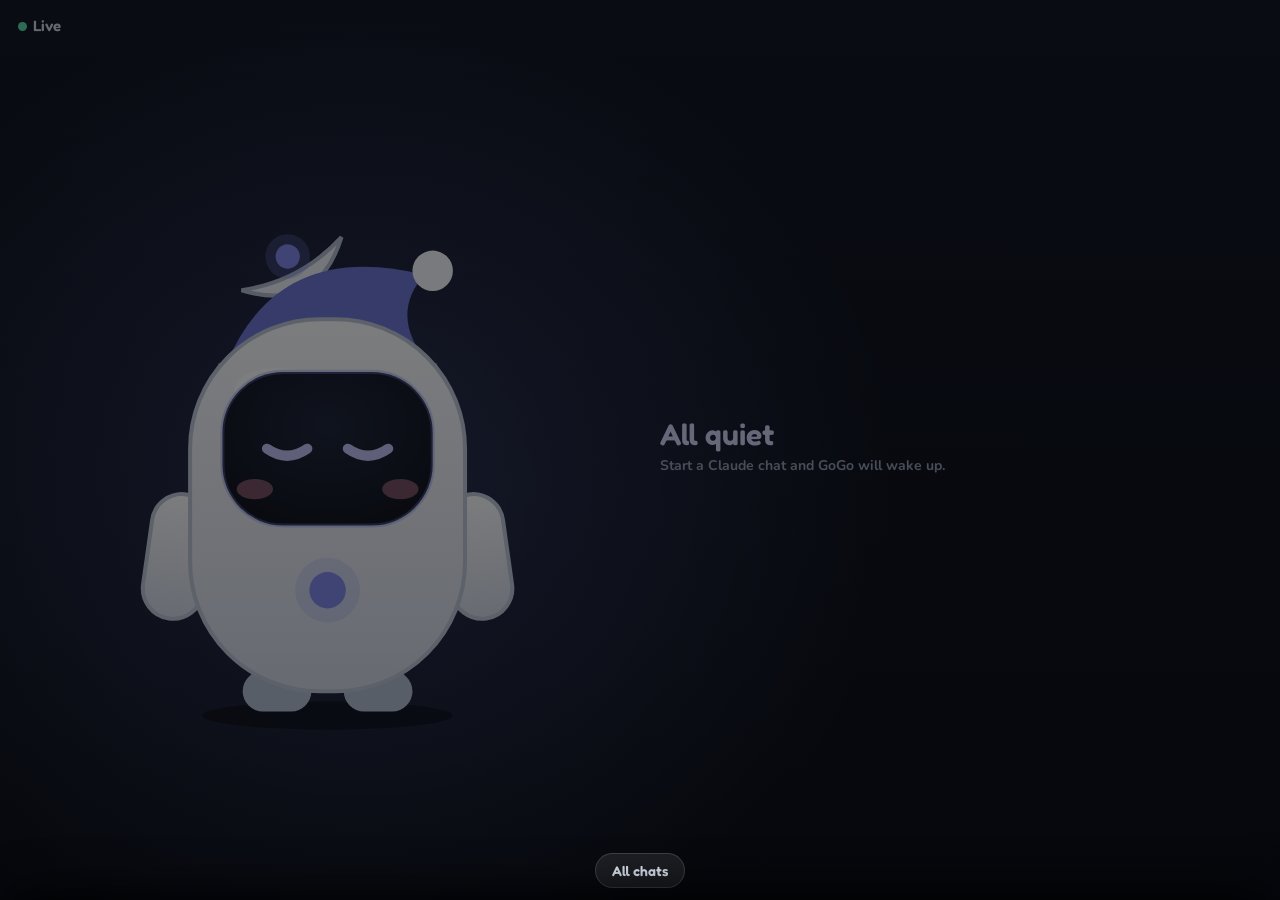
==== app/src/main/assets/gogo/index.html @ ca24a534 "v1.1.0: GoGo desk companion - Main screen is now GoGo (WebView asset with bundled fonts): moods for " ====
<!doctype html>
<html lang="en">
<head>
<meta charset="utf-8">
<meta name="viewport" content="width=device-width, initial-scale=1, maximum-scale=1, user-scalable=no, viewport-fit=cover">
<title>GoGo</title>
<link rel="stylesheet" href="fonts.css">
<style>
:root {
  color-scheme: dark;
  --working: #5aa8ff; --needs: #ffb21e; --finished: #3ee0a0; --failed: #ff5d62; --rec: #ff6fa8; --sleep: #7c86ff;
  --mood: var(--sleep); --glow: rgba(124,134,255,.28); --tagbg: #e6e8ff; --tagfg: #3a3f8a;
  --display: "Fredoka", ui-rounded, system-ui, sans-serif;
  --body: "Nunito", ui-rounded, system-ui, sans-serif;
}
* { box-sizing: border-box; -webkit-tap-highlight-color: transparent; }
html, body { margin: 0; height: 100%; background: #070a12; color: #eef2fa; font-family: var(--body); overflow: hidden; user-select: none; -webkit-user-select: none; }

.screen {
  position: fixed; inset: 0; display: grid; grid-template-columns: 1.05fr 1fr;
  background: radial-gradient(60% 80% at 28% 55%, var(--glow), transparent 70%), linear-gradient(180deg, #101828, #0a0f1a);
  transition: filter .8s;
}
.portrait .screen { grid-template-columns: 1fr; grid-template-rows: 1.15fr 1fr;
  background: radial-gradient(90% 50% at 50% 30%, var(--glow), transparent 70%), linear-gradient(180deg, #101828, #0a0f1a); }
.screen[data-mood="sleep"] { filter: brightness(.7); }
.screen.night { filter: brightness(.5) saturate(.8); }
.screen.offline { filter: grayscale(.7) brightness(.7); }

.topbar { position: fixed; top: 0; left: 0; right: 0; padding: 16px 150px 0 18px; display: flex; gap: 14px; align-items: center;
  font-family: var(--display); font-weight: 600; font-size: 15px; color: #c9d2e6; z-index: 5; pointer-events: none; }
.topbar .live::before { content: ""; display: inline-block; width: 9px; height: 9px; border-radius: 50%; background: var(--finished); margin-right: 6px; }
.topbar .live.off::before { background: var(--failed); }
.topbar .rec { color: var(--rec); display: none; }
.recording .topbar .rec { display: inline; }
.topbar .tally { margin-left: auto; opacity: .8; font-variant-numeric: tabular-nums; }
.topbar .live, .topbar .rec { white-space: nowrap; }
.portrait .topbar { flex-wrap: wrap; row-gap: 2px; }
.portrait .topbar .tally { margin-left: 0; flex-basis: 100%; font-size: 13px; }

.gogo-zone { position: relative; display: grid; place-items: center; min-height: 0; padding-top: 30px; }
#gogoBtn { background: none; border: 0; padding: 0; width: min(74%, 44vw, 78vh); aspect-ratio: 240 / 268; cursor: pointer; }
.portrait #gogoBtn { width: min(64%, 46vh); }
#gogoBtn svg { width: 100%; height: 100%; overflow: visible; display: block; }
.drift { width: 100%; height: 100%; display: grid; place-items: center; }

.card-zone { position: relative; display: grid; align-content: center; gap: 12px; padding: 54px 22px 64px 4px; min-width: 0; }
.portrait .card-zone { padding: 0 22px 76px; align-content: start; }
.bubble { background: #f6f8fd; color: #141a28; border-radius: 22px; padding: 16px 18px; position: relative; box-shadow: 0 10px 30px -12px #000;
  animation: pop .45s cubic-bezier(.2, 1.6, .4, 1) both; }
.bubble::before { content: ""; position: absolute; left: -10px; top: 38%; border: 10px solid transparent; border-right-color: #f6f8fd; border-left: 0; }
.portrait .bubble::before { left: 24%; top: -10px; border: 10px solid transparent; border-bottom-color: #f6f8fd; border-top: 0; }
.bubble .tag { display: inline-block; font-family: var(--display); font-weight: 700; text-transform: uppercase; letter-spacing: .06em; font-size: 12px;
  padding: 3px 10px; border-radius: 999px; background: var(--tagbg); color: var(--tagfg); }
.bubble h3 { font-family: var(--display); font-weight: 700; margin: 8px 0 4px; font-size: clamp(17px, 3.4vmin + 6px, 26px); line-height: 1.15; overflow-wrap: anywhere;
  display: -webkit-box; -webkit-line-clamp: 2; -webkit-box-orient: vertical; overflow: hidden; }
.bubble p { margin: 0; color: #4a5470; font-size: clamp(13px, 1.6vmin + 8px, 17px); line-height: 1.35; overflow-wrap: anywhere;
  display: -webkit-box; -webkit-line-clamp: 3; -webkit-box-orient: vertical; overflow: hidden; }
.bubble .meta { margin-top: 8px; font-size: 13px; color: #7a84a0; font-weight: 800; }
.more { justify-self: start; font-weight: 800; font-size: 13px; color: #dfe6f5; background: #ffffff14; border: 1px solid #ffffff22; border-radius: 999px; padding: 5px 12px; }
.minis { display: grid; gap: 9px; }
.mini { display: flex; align-items: center; gap: 10px; background: #ffffff12; border: 1px solid #ffffff1c; border-radius: 14px; padding: 10px 14px;
  font-weight: 800; font-size: 15px; color: #dfe6f5; min-width: 0; }
.mini span { white-space: nowrap; overflow: hidden; text-overflow: ellipsis; min-width: 0; }
.mini small { margin-left: auto; color: #8e9ab3; font-weight: 700; flex: none; }
.mini i { flex: none; width: 10px; height: 10px; border-radius: 50%; background: var(--working); animation: pulse 1.2s ease-in-out infinite; }
.mini i.done { background: var(--finished); animation: none; } .mini i.need { background: var(--needs); } .mini i.fail { background: var(--failed); animation: none; }
.mini i.seen { background: #8e9ab3; animation: none; }
.quiet { font-family: var(--display); font-weight: 600; font-size: clamp(20px, 3vmin + 10px, 30px); color: #c9cff7; }
.quiet small { display: block; font-family: var(--body); font-weight: 700; font-size: 14px; color: #8e9ab3; margin-top: 4px; }
@keyframes pop { from { transform: scale(.6) translateY(10px); opacity: 0; } to { transform: none; opacity: 1; } }
@keyframes pulse { 50% { opacity: .35; transform: scale(.8); } }

.fx { position: absolute; inset: 0; pointer-events: none; z-index: 2; }
#confetti { position: fixed; inset: 0; width: 100%; height: 100%; pointer-events: none; z-index: 4; }
.z { position: absolute; font-family: var(--display); font-weight: 700; color: #b9c0ff; opacity: 0; animation: zz 3.6s ease-in infinite; }
@keyframes zz { 0% { transform: translate(0,0) scale(.6); opacity: 0; } 20% { opacity: .9; } 100% { transform: translate(30px,-70px) scale(1.3); opacity: 0; } }
.puff { position: absolute; width: 22px; height: 22px; border-radius: 50%; background: #9aa3b8; opacity: 0; animation: puff 2.4s ease-out infinite; }
@keyframes puff { 0% { transform: translate(0,0) scale(.4); opacity: .7; } 100% { transform: translate(var(--dx, 10px), -60px) scale(1.8); opacity: 0; } }

/* swipe-up sheet with every chat */
.handle { position: fixed; left: 50%; bottom: 12px; transform: translateX(-50%); z-index: 6; background: #ffffff16; border: 1px solid #ffffff26;
  color: #dfe6f5; border-radius: 999px; padding: 8px 16px; font-family: var(--display); font-weight: 600; font-size: 14px; }
.sheet { position: fixed; left: 0; right: 0; bottom: 0; max-height: 78%; z-index: 8; background: #121a2b; border-radius: 26px 26px 0 0;
  box-shadow: 0 -20px 50px -10px #000; transform: translateY(105%); transition: transform .35s cubic-bezier(.2, .9, .3, 1); display: grid; grid-template-rows: auto 1fr; }
.sheet.open { transform: none; }
.sheet header { padding: 10px 20px 8px; display: grid; gap: 6px; }
.sheet header::before { content: ""; justify-self: center; width: 44px; height: 5px; border-radius: 3px; background: #ffffff33; }
.sheet h2 { margin: 0; font-family: var(--display); font-weight: 600; font-size: 19px; }
.sheet h2 small { font-family: var(--body); font-size: 13px; color: #8e9ab3; font-weight: 700; margin-left: 8px; }
.list { overflow-y: auto; padding: 4px 14px 22px; display: grid; gap: 8px; align-content: start; }
.row { display: grid; grid-template-columns: 14px 1fr; gap: 4px 12px; align-items: start; background: #ffffff0a; border: 1px solid #ffffff14; border-radius: 16px; padding: 12px 14px; }
.row i { width: 12px; height: 12px; border-radius: 50%; margin-top: 5px; }
.row b { font-family: var(--display); font-weight: 600; font-size: 16px; overflow-wrap: anywhere; }
.row .sub { grid-column: 2; font-size: 13px; color: #8e9ab3; font-weight: 700; }
.row .msg { grid-column: 2; font-size: 14px; color: #c7cfe0; display: -webkit-box; -webkit-line-clamp: 2; -webkit-box-orient: vertical; overflow: hidden; }
.row.unseen { border-color: #ffffff33; background: #ffffff12; }
.row:active { transform: scale(.98); }
.scrim { position: fixed; inset: 0; z-index: 7; background: #0008; opacity: 0; pointer-events: none; transition: opacity .3s; }
.scrim.open { opacity: 1; pointer-events: auto; }
.empty { color: #8e9ab3; text-align: center; padding: 20px; }

/* ---------- GoGo ---------- */
.gg * { transform-box: fill-box; }
.gg .whole { transform-origin: 50% 100%; animation: breathe 3.6s ease-in-out infinite; }
@keyframes breathe { 50% { transform: translateY(-3px) scaleY(1.012); } }
.gg .dish { transform-origin: 50% 100%; transition: transform .3s; }
.gg .dish-face { transform-origin: 50% 50%; }
.gg .arm { transition: transform .4s cubic-bezier(.3, 1.5, .5, 1); }
.gg .arm.l { transform-origin: 85% 12%; }
.gg .arm.r { transform-origin: 15% 12%; }
.gg .eye-set { display: none; }
.gg .eyes-x { transition: transform .5s ease; }
.gg .status-light { transition: fill .4s; }
.gg .extra { display: none; }
.gg .blinkable { transform-origin: 50% 50%; }
.gg.blink .blinkable { transform: scaleY(.1); }

/* eyes per mood */
.gg[data-mood="sleep"] .eyes-sleep,
.gg[data-mood="working"] .eyes-focus,
.gg[data-mood="needs"] .eyes-wide,
.gg[data-mood="finished"] .eyes-happy,
.gg[data-mood="failed"] .eyes-dizzy,
.gg[data-mood="recording"] .eyes-calm,
.gg.boop .eyes-happy { display: block; }
.gg.boop .eye-set:not(.eyes-happy) { display: none; }

/* sleep */
.gg[data-mood="sleep"] .whole { animation: snooze 4.8s ease-in-out infinite; }
@keyframes snooze { 50% { transform: translateY(2px) scaleY(.985) rotate(-1.5deg); } }
.gg[data-mood="sleep"] .dish { transform: rotate(-28deg); }
.gg[data-mood="sleep"] .arm.l { transform: rotate(8deg); }
.gg[data-mood="sleep"] .arm.r { transform: rotate(-8deg); }
.night .gg .nightcap { display: block; }

/* working */
.gg[data-mood="working"] .dish-face { animation: scan 1.4s ease-in-out infinite; }
@keyframes scan { 0%,100% { transform: scaleX(1); } 50% { transform: scaleX(-1); } }
.gg[data-mood="working"] .eyes-x { animation: look 3.2s ease-in-out infinite; }
@keyframes look { 0%, 30% { transform: translateX(-5px); } 50%, 80% { transform: translateX(5px); } }
.gg[data-mood="working"] .arm.l { animation: type 0.36s ease-in-out infinite alternate; }
.gg[data-mood="working"] .arm.r { animation: type 0.36s ease-in-out infinite alternate-reverse; }
@keyframes type { from { transform: rotate(-12deg); } to { transform: rotate(-2deg); } }
.gg[data-mood="working"] .laptop { display: block; }
.gg .orbit { display: none; transform-origin: 50% 50%; }
.gg[data-mood="working"] .orbit { display: block; animation: spin 6s linear infinite; }
@keyframes spin { to { transform: rotate(360deg); } }

/* needs you */
.gg[data-mood="needs"] .whole { animation: hop .9s cubic-bezier(.3, .0, .3, 1) infinite; }
@keyframes hop { 0%, 100% { transform: translateY(0) scale(1.04, .96); } 40% { transform: translateY(-16px) scale(.97, 1.04); } 70% { transform: translateY(0) scale(1.03, .97); } }
.gg[data-mood="needs"] .arm.r { transform: rotate(-150deg); }
.gg[data-mood="needs"] .arm.l { animation: wave .5s ease-in-out infinite alternate; }
@keyframes wave { from { transform: rotate(130deg); } to { transform: rotate(165deg); } }
.gg[data-mood="needs"] .sign, .gg[data-mood="needs"] .alert-mark { display: block; }
.gg[data-mood="needs"] .dish { transform: rotate(0); }
.gg[data-mood="needs"] .dish-face { animation: scan .5s linear infinite; }

/* finished */
.gg[data-mood="finished"] .whole { animation: bounce 1.2s ease-in-out infinite; }
@keyframes bounce { 50% { transform: translateY(-8px) rotate(2deg); } }
.gg[data-mood="finished"] .arm.l { transform: rotate(140deg); }
.gg[data-mood="finished"] .arm.r { transform: rotate(-140deg); }
.gg[data-mood="finished"] .sparkle { display: block; }
.gg[data-mood="finished"] .cheek { opacity: .75; }

/* failed */
.gg[data-mood="failed"] .whole { animation: wobble 1.6s ease-in-out infinite; }
@keyframes wobble { 25% { transform: rotate(-5deg); } 75% { transform: rotate(5deg); } }
.gg[data-mood="failed"] .eyes-dizzy .spiral { animation: spin 1.2s linear infinite; transform-origin: 50% 50%; }
.gg[data-mood="failed"] .dish { transform: rotate(38deg) translateY(2px); }
.gg[data-mood="failed"] .arm.l { transform: rotate(-20deg); }
.gg[data-mood="failed"] .arm.r { transform: rotate(20deg); }
.gg[data-mood="failed"] .bandage { display: block; }

/* recording */
.gg[data-mood="recording"] .headphones, .gg[data-mood="recording"] .shh { display: block; }
.gg[data-mood="recording"] .arm.r { transform: rotate(-118deg); }
.gg[data-mood="recording"] .whole { animation: sway 3s ease-in-out infinite; }
@keyframes sway { 50% { transform: rotate(2deg); } }

/* tap */
.gg.boop .whole { animation: squish .5s cubic-bezier(.3, 1.6, .5, 1) 1 !important; }
@keyframes squish { 0% { transform: scale(1); } 30% { transform: scale(1.12, .86); } 60% { transform: scale(.94, 1.08); } 100% { transform: scale(1); } }

/* burn-in drift while asleep */
.screen[data-mood="sleep"] .drift { animation: drift 60s ease-in-out infinite; }
@keyframes drift { 25% { transform: translate(6%, -4%); } 50% { transform: translate(-4%, 3%); } 75% { transform: translate(3%, 5%); } }



@media (prefers-reduced-motion: reduce) { .gg *, .gg .whole, .drift, .z, .puff, .mini i, .bubble { animation: none !important; } }
</style>
</head>
<body>
<div class="screen" id="screen" data-mood="sleep">
  <div class="topbar"><span class="live" id="live">Live</span><span class="rec">● REC</span><span class="tally" id="tally"></span></div>
  <div class="gogo-zone">
    <div class="drift">
      <button id="gogoBtn" aria-label="Tap GoGo">
        <svg viewBox="0 0 240 268" class="gg" id="gogo" data-mood="working" aria-hidden="true">
              <defs>
                <linearGradient id="shell" x1="0" y1="0" x2="0" y2="1">
                  <stop offset="0" stop-color="#f7f9fd"/><stop offset="1" stop-color="#cdd6e7"/>
                </linearGradient>
                <radialGradient id="visorGlow" cx=".5" cy=".35" r=".8">
                  <stop offset="0" stop-color="#1d2740"/><stop offset="1" stop-color="#0e131f"/>
                </radialGradient>
              </defs>

              <!-- orbiting chat dots (working) -->
              <g class="orbit">
                <circle cx="120" cy="138" r="112" fill="none" stroke="#5aa8ff" stroke-opacity=".18" stroke-dasharray="3 9"/>
                <circle cx="232" cy="138" r="7" fill="#5aa8ff"/>
                <circle cx="8" cy="138" r="7" fill="#5aa8ff"/>
                <circle cx="120" cy="26" r="7" fill="#5aa8ff"/>
              </g>

              <g class="whole">
                <!-- shadow -->
                <ellipse cx="120" cy="258" rx="62" ry="7" fill="#000" opacity=".35"/>

                <!-- antenna + radar dish -->
                <g class="dish">
                  <rect x="117" y="38" width="6" height="30" rx="3" fill="#9fb0cc"/>
                  <g class="dish-face">
                    <path d="M92 30 Q120 58 148 30 Q120 40 92 30 Z" fill="#e8edf6" stroke="#a9b6cf" stroke-width="2"/>
                    <circle cx="120" cy="26" r="6" fill="var(--mood)"/>
                    <circle cx="120" cy="26" r="11" fill="var(--mood)" opacity=".25"/>
                  </g>
                </g>

                <!-- night cap -->
                <g class="extra nightcap">
                  <path d="M70 84 Q96 22 168 40 Q150 60 170 84 Z" fill="#6b74e8"/>
                  <path d="M66 84 Q120 70 174 84 L172 94 Q120 82 68 94 Z" fill="#f2f4ff"/>
                  <circle cx="172" cy="38" r="10" fill="#f2f4ff"/>
                </g>

                <!-- arms (behind body) -->
                <g class="arm l"><rect x="34" y="150" width="30" height="62" rx="15" fill="url(#shell)" stroke="#b6c2d8" stroke-width="2"/></g>
                <g class="arm r"><rect x="176" y="150" width="30" height="62" rx="15" fill="url(#shell)" stroke="#b6c2d8" stroke-width="2"/></g>

                <!-- feet -->
                <rect x="78" y="236" width="34" height="20" rx="10" fill="#aebcd3"/>
                <rect x="128" y="236" width="34" height="20" rx="10" fill="#aebcd3"/>

                <!-- body -->
                <rect x="52" y="62" width="136" height="184" rx="64" fill="url(#shell)" stroke="#b6c2d8" stroke-width="2"/>
                <ellipse cx="96" cy="96" rx="22" ry="10" fill="#fff" opacity=".55"/>

                <!-- face screen -->
                <rect x="68" y="88" width="104" height="76" rx="30" fill="url(#visorGlow)"/>
                <rect x="68" y="88" width="104" height="76" rx="30" fill="none" stroke="var(--mood)" stroke-opacity=".35" stroke-width="2"/>

                <g class="eyes-x">
                  <!-- sleep: closed arcs -->
                  <g class="eye-set eyes-sleep" fill="none" stroke="#b9c0ff" stroke-width="5" stroke-linecap="round">
                    <path d="M90 126 q10 7 20 0"/><path d="M130 126 q10 7 20 0"/>
                  </g>
                  <!-- focus: narrowed bars -->
                  <g class="eye-set eyes-focus" fill="var(--working)">
                    <rect class="blinkable" x="88" y="116" width="22" height="13" rx="6.5"/>
                    <rect class="blinkable" x="130" y="116" width="22" height="13" rx="6.5"/>
                  </g>
                  <!-- wide: big round eyes -->
                  <g class="eye-set eyes-wide">
                    <circle class="blinkable" cx="99" cy="122" r="13" fill="var(--needs)"/>
                    <circle class="blinkable" cx="141" cy="122" r="13" fill="var(--needs)"/>
                    <circle cx="104" cy="117" r="4" fill="#fff"/><circle cx="146" cy="117" r="4" fill="#fff"/>
                  </g>
                  <!-- happy: ^ ^ -->
                  <g class="eye-set eyes-happy" fill="none" stroke="var(--finished)" stroke-width="6" stroke-linecap="round" stroke-linejoin="round">
                    <path d="M88 128 l11 -12 l11 12"/><path d="M130 128 l11 -12 l11 12"/>
                  </g>
                  <!-- dizzy: spirals -->
                  <g class="eye-set eyes-dizzy" fill="none" stroke="var(--failed)" stroke-width="4" stroke-linecap="round">
                    <path class="spiral" d="M99 122 m-2 0 a2 2 0 1 1 4 0 a5 5 0 1 1 -10 0 a8 8 0 1 1 16 0 a11 11 0 1 1 -22 0"/>
                    <path class="spiral" d="M141 122 m-2 0 a2 2 0 1 1 4 0 a5 5 0 1 1 -10 0 a8 8 0 1 1 16 0 a11 11 0 1 1 -22 0"/>
                  </g>
                  <!-- calm: content closed eyes (recording) -->
                  <g class="eye-set eyes-calm" fill="none" stroke="var(--rec)" stroke-width="5" stroke-linecap="round">
                    <path d="M90 124 q10 -8 20 0"/><path d="M130 124 q10 -8 20 0"/>
                  </g>
                </g>

                <!-- cheeks -->
                <ellipse class="cheek" cx="84" cy="146" rx="9" ry="5" fill="#ff8fb0" opacity=".45"/>
                <ellipse class="cheek" cx="156" cy="146" rx="9" ry="5" fill="#ff8fb0" opacity=".45"/>

                <!-- status light on the tummy -->
                <circle class="status-light" cx="120" cy="196" r="9" fill="var(--mood)"/>
                <circle cx="120" cy="196" r="16" fill="var(--mood)" opacity=".18"/>

                <!-- laptop (working) -->
                <g class="extra laptop">
                  <path d="M74 214 L166 214 L176 234 L64 234 Z" fill="#2a3552"/>
                  <rect x="80" y="178" width="80" height="38" rx="5" fill="#33405f"/>
                  <circle cx="120" cy="197" r="4" fill="#9fb0cc"/>
                </g>

                <!-- sign (needs you) -->
                <g class="extra sign">
                  <rect x="150" y="6" width="84" height="52" rx="12" fill="#fff4dc" stroke="var(--needs)" stroke-width="4"/>
                  <text x="192" y="40" text-anchor="middle" font-family="Fredoka, sans-serif" font-weight="700" font-size="22" fill="#8a5a00">HEY!</text>
                  <rect x="186" y="56" width="6" height="40" rx="3" fill="#c79a4a"/>
                </g>
                <g class="extra alert-mark">
                  <text x="40" y="70" font-family="Fredoka, sans-serif" font-weight="700" font-size="34" fill="var(--needs)">!</text>
                </g>

                <!-- sparkles (finished) -->
                <g class="extra sparkle" fill="var(--finished)">
                  <path d="M30 70 l4 10 l10 4 l-10 4 l-4 10 l-4 -10 l-10 -4 l10 -4 Z"/>
                  <path d="M206 58 l3 8 l8 3 l-8 3 l-3 8 l-3 -8 l-8 -3 l8 -3 Z"/>
                  <path d="M214 150 l3 7 l7 3 l-7 3 l-3 7 l-3 -7 l-7 -3 l7 -3 Z" opacity=".7"/>
                </g>

                <!-- bandage (failed) -->
                <g class="extra bandage">
                  <path d="M132 76 L170 64 Q175 63 176 68 L178 74 Q179 79 174 80 L136 92 Q131 93 130 88 L128 82 Q127 77 132 76 Z" fill="#ffd2a8"/>
                  <circle cx="150" cy="77" r="1.8" fill="#c08a5c"/><circle cx="158" cy="75" r="1.8" fill="#c08a5c"/>
                </g>

                <!-- headphones + shh (recording) -->
                <g class="extra headphones">
                  <path d="M50 120 Q50 40 120 40 Q190 40 190 120" fill="none" stroke="#2c3550" stroke-width="10" stroke-linecap="round"/>
                  <rect x="36" y="104" width="24" height="44" rx="10" fill="var(--rec)"/>
                  <rect x="180" y="104" width="24" height="44" rx="10" fill="var(--rec)"/>
                </g>
                <g class="extra shh">
                  <circle cx="120" cy="152" r="6" fill="#ff8fb0"/>
                  <text x="196" y="186" font-family="Fredoka, sans-serif" font-weight="700" font-size="18" fill="var(--rec)">shh</text>
                </g>
              </g>
            </svg>
      </button>
    </div>
    <div class="fx" id="fx"></div>
  </div>
  <div class="card-zone" id="cards"></div>
</div>
<canvas id="confetti"></canvas>
<button class="handle" id="handle">All chats</button>
<div class="scrim" id="scrim"></div>
<section class="sheet" id="sheet" aria-label="All chats">
  <header><h2>All chats <small id="sheetCount"></small></h2></header>
  <div class="list" id="list"></div>
</section>

<script>
(() => {
  const A = window.Android || { tap(){}, remove(){}, boop(){}, ready(){} };
  const $ = id => document.getElementById(id);
  const screen = $('screen'), gogo = $('gogo'), cards = $('cards'), fx = $('fx');
  const reduce = matchMedia('(prefers-reduced-motion: reduce)').matches;
  const C = {
    sleep:     ['#7c86ff', 'rgba(124,134,255,.26)', '#e6e8ff', '#3a3f8a'],
    working:   ['#5aa8ff', 'rgba(90,168,255,.30)',  '#dcecff', '#1d4f8c'],
    needs:     ['#ffb21e', 'rgba(255,178,30,.34)',  '#fff0d0', '#8a5a00'],
    finished:  ['#3ee0a0', 'rgba(62,224,160,.30)',  '#d6f8ea', '#0f6b47'],
    failed:    ['#ff5d62', 'rgba(255,93,98,.32)',   '#ffe0e1', '#9a1f24'],
    recording: ['#ff6fa8', 'rgba(255,111,168,.28)', '#ffe0ec', '#9a2456'],
  };
  const dot = { working: 'var(--working)', needs_you: 'var(--needs)', finished: 'var(--finished)', failed: 'var(--failed)' };
  let state = { sessions: [], connected: true, recording: false };
  let mood = null, lastKey = '';

  const esc = s => String(s ?? '').replace(/[&<>"]/g, c => ({ '&': '&amp;', '<': '&lt;', '>': '&gt;', '"': '&quot;' }[c]));
  const title = s => s.title || s.project || 'Claude chat';
  const ago = iso => {
    const m = Math.max(0, Math.round((Date.now() - Date.parse(iso)) / 60000));
    return m < 1 ? 'just now' : m < 60 ? `${m} min ago` : m < 1440 ? `${Math.round(m / 60)} h ago` : `${Math.round(m / 1440)} d ago`;
  };
  const where = s => s.machine || (s.source === 'cloud' ? 'Cloud' : '');
  const unseen = s => !s.seen_at;

  function moodOf(list, rec) {
    if (rec) return 'recording';
    if (list.some(s => unseen(s) && s.status === 'needs_you')) return 'needs';
    if (list.some(s => unseen(s) && s.status === 'failed')) return 'failed';
    if (list.some(s => unseen(s) && s.status === 'finished')) return 'finished';
    if (list.some(s => s.status === 'working')) return 'working';
    return 'sleep';
  }

  function bubble(s, tag) {
    return `<div class="bubble" data-id="${esc(s.session_id)}"><span class="tag">● ${tag}</span><h3>${esc(title(s))}</h3>
      ${s.message ? `<p>${esc(s.message)}</p>` : ''}<div class="meta">${esc([where(s), ago(s.updated_at)].filter(Boolean).join(' · '))} · tap to ${s.url ? 'open' : 'clear'}</div></div>`;
  }
  function minis(list, cls) {
    return `<div class="minis">${list.slice(0, 4).map(s => `<div class="mini" data-id="${esc(s.session_id)}"><i class="${cls(s)}"></i><span>${esc(title(s))}</span><small>${esc(where(s))}</small></div>`).join('')}
      ${list.length > 4 ? `<div class="more">+${list.length - 4} more</div>` : ''}</div>`;
  }

  function renderCards() {
    const list = state.sessions;
    const alerts = list.filter(s => unseen(s) && s.status !== 'working');
    const newest = st => list.filter(s => unseen(s) && s.status === st)[0];
    let html = '';
    if (mood === 'needs') html = bubble(newest('needs_you'), 'Needs you');
    else if (mood === 'failed') html = bubble(newest('failed'), 'Failed');
    else if (mood === 'finished') html = bubble(newest('finished'), 'Finished');
    else if (mood === 'working') html = minis(list.filter(s => s.status === 'working'), () => '');
    else if (mood === 'recording') html = alerts.length
      ? `<div class="quiet">Recording<small>${alerts.length} alert${alerts.length > 1 ? 's' : ''} waiting · shown when you stop</small></div>` + minis(alerts, s => s.status === 'needs_you' ? 'need' : s.status === 'failed' ? 'fail' : 'done')
      : `<div class="quiet">Recording<small>GoGo stays quiet until you stop.</small></div>`;
    else {
      const last = list[0];
      html = `<div class="quiet">All quiet<small>${last ? `Last: ${esc(title(last))} · ${ago(last.updated_at)}` : 'Start a Claude chat and GoGo will wake up.'}</small></div>`;
    }
    if (['needs', 'failed', 'finished'].includes(mood) && alerts.length > 1) html += `<div class="more">+${alerts.length - 1} more waiting · swipe up</div>`;
    cards.innerHTML = html;
  }

  function renderOrbit() {
    const g = gogo.querySelector('.orbit');
    const n = Math.min(state.sessions.filter(s => s.status === 'working').length, 6);
    let dots = '<circle cx="120" cy="138" r="112" fill="none" stroke="#5aa8ff" stroke-opacity=".18" stroke-dasharray="3 9"/>';
    for (let i = 0; i < n; i++) { const a = (i / n) * Math.PI * 2 - Math.PI / 2; dots += `<circle cx="${(120 + 112 * Math.cos(a)).toFixed(1)}" cy="${(138 + 112 * Math.sin(a)).toFixed(1)}" r="7" fill="#5aa8ff"/>`; }
    g.innerHTML = dots;
  }

  function renderSheet() {
    const list = state.sessions;
    $('handle').textContent = list.length ? `All chats · ${list.length}` : 'All chats';
    $('sheetCount').textContent = list.length ? `${list.length} · tap to open or clear, hold to remove` : '';
    $('list').innerHTML = list.length ? list.map(s => `<div class="row ${unseen(s) && s.status !== 'working' ? 'unseen' : ''}" data-id="${esc(s.session_id)}">
      <i style="background:${unseen(s) || s.status === 'working' ? dot[s.status] : '#8e9ab3'}"></i><b>${esc(title(s))}</b>
      <div class="sub">${esc([{ working: 'Working', needs_you: 'Needs you', finished: unseen(s) ? 'Finished' : 'Done', failed: 'Failed' }[s.status], where(s), ago(s.updated_at)].filter(Boolean).join(' · '))}</div>
      ${s.message ? `<div class="msg">${esc(s.message)}</div>` : ''}</div>`).join('') : '<div class="empty">No chats yet.</div>';
  }

  function renderTally() {
    const today = new Date(); today.setHours(0, 0, 0, 0);
    const t = state.sessions.filter(s => Date.parse(s.updated_at) >= today.getTime());
    const f = t.filter(s => s.status === 'finished').length, n = t.filter(s => s.status === 'needs_you').length, w = state.sessions.filter(s => s.status === 'working').length;
    const bits = [f && `${f} finished`, n && `${n} need you`, w && `${w} working`].filter(Boolean);
    $('tally').textContent = bits.length ? ['Today', ...bits].join(' · ') : '';
  }

  function setMood(m) {
    const changed = m !== mood; mood = m;
    gogo.dataset.mood = m; screen.dataset.mood = m;
    const [c, glow, tb, tf] = C[m];
    const r = document.documentElement.style;
    r.setProperty('--mood', c); r.setProperty('--glow', glow); r.setProperty('--tagbg', tb); r.setProperty('--tagfg', tf);
    document.body.classList.toggle('recording', m === 'recording');
    const h = new Date().getHours();
    screen.classList.toggle('night', m === 'sleep' && (h >= 22 || h < 7));
    if (changed) {
      fx.innerHTML = ''; stopConfetti();
      if (m === 'sleep') addZ();
      if (m === 'failed') addPuffs();
      if (m === 'finished') confetti();
    }
  }

  function render() {
    setMood(moodOf(state.sessions, state.recording));
    $('live').textContent = state.connected ? 'Live' : 'Reconnecting…';
    $('live').classList.toggle('off', !state.connected);
    screen.classList.toggle('offline', !state.connected);
    renderCards(); renderOrbit(); renderSheet(); renderTally();
  }

  function addZ() {
    if (reduce) return;
    [0, 1.2, 2.4].forEach((d, i) => { const z = document.createElement('span'); z.className = 'z'; z.textContent = 'z';
      z.style.cssText = `left:${58 + i * 4}%;top:${30 - i * 3}%;font-size:${18 + i * 7}px;animation-delay:${d}s`; fx.appendChild(z); });
  }
  function addPuffs() {
    if (reduce) return;
    [0, .8, 1.6].forEach((d, i) => { const p = document.createElement('span'); p.className = 'puff';
      p.style.cssText = `left:${44 + i * 6}%;top:22%;animation-delay:${d}s;--dx:${(i - 1) * 16}px`; fx.appendChild(p); });
  }

  const cv = $('confetti'), c2 = cv.getContext('2d');
  let parts = [], raf = 0;
  function stopConfetti() { cancelAnimationFrame(raf); parts = []; c2.clearRect(0, 0, cv.width, cv.height); }
  function confetti() {
    if (reduce) return;
    const dpr = devicePixelRatio || 1; cv.width = innerWidth * dpr; cv.height = innerHeight * dpr;
    const pal = ['#3ee0a0', '#ffb21e', '#5aa8ff', '#ff6fa8', '#ffffff'];
    const portrait = document.body.classList.contains('portrait');
    const ox = cv.width * (portrait ? .5 : .27), oy = cv.height * (portrait ? .25 : .35);
    parts = Array.from({ length: 110 }, () => ({ x: ox, y: oy, vx: (Math.random() - .5) * 10 * dpr, vy: (-Math.random() * 10 - 3) * dpr,
      s: (4 + Math.random() * 5) * dpr, r: Math.random() * 6, vr: (Math.random() - .5) * .3, c: pal[(Math.random() * pal.length) | 0], life: 1 }));
    cancelAnimationFrame(raf); step();
  }
  function step() {
    const dpr = devicePixelRatio || 1; c2.clearRect(0, 0, cv.width, cv.height);
    parts.forEach(p => { p.vy += .25 * dpr; p.x += p.vx; p.y += p.vy; p.r += p.vr; p.life -= .007;
      c2.save(); c2.globalAlpha = Math.max(p.life, 0); c2.translate(p.x, p.y); c2.rotate(p.r); c2.fillStyle = p.c; c2.fillRect(-p.s / 2, -p.s / 4, p.s, p.s / 2); c2.restore(); });
    parts = parts.filter(p => p.life > 0 && p.y < cv.height + 20);
    if (parts.length) raf = requestAnimationFrame(step); else c2.clearRect(0, 0, cv.width, cv.height);
  }

  // blinking + occasional glance while idle
  setInterval(() => { if (['working', 'needs'].includes(mood) && !reduce) { gogo.classList.add('blink'); setTimeout(() => gogo.classList.remove('blink'), 140); } }, 2700);

  // tap GoGo
  $('gogoBtn').addEventListener('click', () => {
    gogo.classList.remove('boop'); void gogo.getBBox(); gogo.classList.add('boop'); A.boop();
    setTimeout(() => gogo.classList.remove('boop'), 900);
  });

  // taps on cards and rows; hold to remove
  let holdTimer = 0, held = false;
  function bindTaps(el) {
    el.addEventListener('pointerdown', e => { const t = e.target.closest('[data-id]'); if (!t) return; held = false;
      holdTimer = setTimeout(() => { held = true; if (navigator.vibrate) navigator.vibrate(20); A.remove(t.dataset.id); }, 650); });
    ['pointerup', 'pointerleave', 'pointercancel'].forEach(ev => el.addEventListener(ev, () => clearTimeout(holdTimer)));
    el.addEventListener('click', e => { const t = e.target.closest('[data-id]'); if (!t || held) return; A.tap(t.dataset.id); });
  }
  bindTaps(cards); bindTaps($('list'));

  // sheet: tap handle or swipe up anywhere; swipe down or tap outside to close
  const sheet = $('sheet'), scrim = $('scrim');
  const openSheet = o => { sheet.classList.toggle('open', o); scrim.classList.toggle('open', o); };
  $('handle').addEventListener('click', () => openSheet(true));
  scrim.addEventListener('click', () => openSheet(false));
  let y0 = null;
  addEventListener('touchstart', e => { y0 = e.touches[0].clientY; }, { passive: true });
  addEventListener('touchend', e => {
    if (y0 == null) return; const dy = e.changedTouches[0].clientY - y0; y0 = null;
    const open = sheet.classList.contains('open');
    if (!open && dy < -60) openSheet(true);
    else if (open && dy > 80 && $('list').scrollTop <= 0) openSheet(false);
  }, { passive: true });

  function layout() { document.body.classList.toggle('portrait', innerHeight > innerWidth); }
  addEventListener('resize', layout); layout();
  setInterval(render, 30000); // refresh "x min ago" and night mode

  window.gogo = {
    update(s) {
      state = s; const key = JSON.stringify(s);
      if (key !== lastKey) { lastKey = key; render(); }
    },
    celebrate() { if (mood === 'finished') confetti(); },
  };
  render();
  A.ready();
})();
</script>
</body>
</html>
---- app/src/main/assets/gogo/fonts.css ----
@font-face{font-family:'Fredoka';font-weight:300 700;font-style:normal;font-display:swap;src:url('fredoka.woff2') format('woff2');}
@font-face{font-family:'Nunito';font-weight:200 1000;font-style:normal;font-display:swap;src:url('nunito.woff2') format('woff2');}
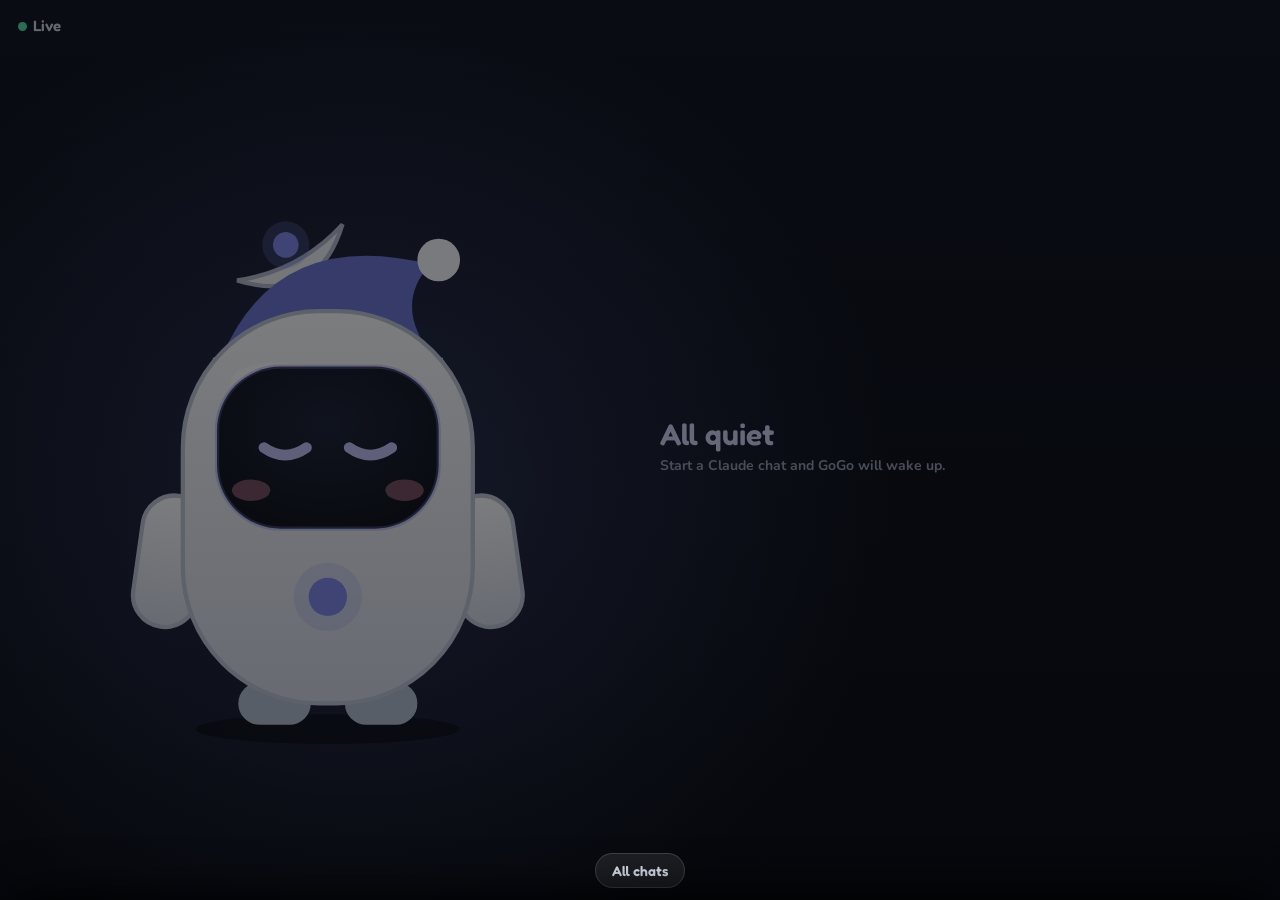
==== commit d2a15c93: "v1.1.1: show GoGo on older Android WebViews - Size GoGo with script instead of aspect-ratio/min(); n" ====
--- a/app/src/main/assets/gogo/index.html
+++ b/app/src/main/assets/gogo/index.html
@@ -17,7 +17,7 @@
 html, body { margin: 0; height: 100%; background: #070a12; color: #eef2fa; font-family: var(--body); overflow: hidden; user-select: none; -webkit-user-select: none; }
 
 .screen {
-  position: fixed; inset: 0; display: grid; grid-template-columns: 1.05fr 1fr;
+  position: fixed; top: 0; right: 0; bottom: 0; left: 0; display: grid; grid-template-columns: 1.05fr 1fr;
   background: radial-gradient(60% 80% at 28% 55%, var(--glow), transparent 70%), linear-gradient(180deg, #101828, #0a0f1a);
   transition: filter .8s;
 }
@@ -39,8 +39,7 @@
 .portrait .topbar .tally { margin-left: 0; flex-basis: 100%; font-size: 13px; }
 
 .gogo-zone { position: relative; display: grid; place-items: center; min-height: 0; padding-top: 30px; }
-#gogoBtn { background: none; border: 0; padding: 0; width: min(74%, 44vw, 78vh); aspect-ratio: 240 / 268; cursor: pointer; }
-.portrait #gogoBtn { width: min(64%, 46vh); }
+#gogoBtn { background: none; border: 0; padding: 0; width: 40vmin; height: 44.7vmin; cursor: pointer; } /* sized by sizeGoGo() */
 #gogoBtn svg { width: 100%; height: 100%; overflow: visible; display: block; }
 .drift { width: 100%; height: 100%; display: grid; place-items: center; }
 
@@ -52,9 +51,9 @@
 .portrait .bubble::before { left: 24%; top: -10px; border: 10px solid transparent; border-bottom-color: #f6f8fd; border-top: 0; }
 .bubble .tag { display: inline-block; font-family: var(--display); font-weight: 700; text-transform: uppercase; letter-spacing: .06em; font-size: 12px;
   padding: 3px 10px; border-radius: 999px; background: var(--tagbg); color: var(--tagfg); }
-.bubble h3 { font-family: var(--display); font-weight: 700; margin: 8px 0 4px; font-size: clamp(17px, 3.4vmin + 6px, 26px); line-height: 1.15; overflow-wrap: anywhere;
+.bubble h3 { font-family: var(--display); font-weight: 700; margin: 8px 0 4px; font-size: 19px; font-size: clamp(17px, 3.4vmin + 6px, 26px); line-height: 1.15; overflow-wrap: anywhere;
   display: -webkit-box; -webkit-line-clamp: 2; -webkit-box-orient: vertical; overflow: hidden; }
-.bubble p { margin: 0; color: #4a5470; font-size: clamp(13px, 1.6vmin + 8px, 17px); line-height: 1.35; overflow-wrap: anywhere;
+.bubble p { margin: 0; color: #4a5470; font-size: 15px; font-size: clamp(13px, 1.6vmin + 8px, 17px); line-height: 1.35; overflow-wrap: anywhere;
   display: -webkit-box; -webkit-line-clamp: 3; -webkit-box-orient: vertical; overflow: hidden; }
 .bubble .meta { margin-top: 8px; font-size: 13px; color: #7a84a0; font-weight: 800; }
 .more { justify-self: start; font-weight: 800; font-size: 13px; color: #dfe6f5; background: #ffffff14; border: 1px solid #ffffff22; border-radius: 999px; padding: 5px 12px; }
@@ -66,13 +65,13 @@
 .mini i { flex: none; width: 10px; height: 10px; border-radius: 50%; background: var(--working); animation: pulse 1.2s ease-in-out infinite; }
 .mini i.done { background: var(--finished); animation: none; } .mini i.need { background: var(--needs); } .mini i.fail { background: var(--failed); animation: none; }
 .mini i.seen { background: #8e9ab3; animation: none; }
-.quiet { font-family: var(--display); font-weight: 600; font-size: clamp(20px, 3vmin + 10px, 30px); color: #c9cff7; }
+.quiet { font-family: var(--display); font-weight: 600; font-size: 22px; font-size: clamp(20px, 3vmin + 10px, 30px); color: #c9cff7; }
 .quiet small { display: block; font-family: var(--body); font-weight: 700; font-size: 14px; color: #8e9ab3; margin-top: 4px; }
 @keyframes pop { from { transform: scale(.6) translateY(10px); opacity: 0; } to { transform: none; opacity: 1; } }
 @keyframes pulse { 50% { opacity: .35; transform: scale(.8); } }
 
-.fx { position: absolute; inset: 0; pointer-events: none; z-index: 2; }
-#confetti { position: fixed; inset: 0; width: 100%; height: 100%; pointer-events: none; z-index: 4; }
+.fx { position: absolute; top: 0; right: 0; bottom: 0; left: 0; pointer-events: none; z-index: 2; }
+#confetti { position: fixed; top: 0; right: 0; bottom: 0; left: 0; width: 100%; height: 100%; pointer-events: none; z-index: 4; }
 .z { position: absolute; font-family: var(--display); font-weight: 700; color: #b9c0ff; opacity: 0; animation: zz 3.6s ease-in infinite; }
 @keyframes zz { 0% { transform: translate(0,0) scale(.6); opacity: 0; } 20% { opacity: .9; } 100% { transform: translate(30px,-70px) scale(1.3); opacity: 0; } }
 .puff { position: absolute; width: 22px; height: 22px; border-radius: 50%; background: #9aa3b8; opacity: 0; animation: puff 2.4s ease-out infinite; }
@@ -96,7 +95,7 @@
 .row .msg { grid-column: 2; font-size: 14px; color: #c7cfe0; display: -webkit-box; -webkit-line-clamp: 2; -webkit-box-orient: vertical; overflow: hidden; }
 .row.unseen { border-color: #ffffff33; background: #ffffff12; }
 .row:active { transform: scale(.98); }
-.scrim { position: fixed; inset: 0; z-index: 7; background: #0008; opacity: 0; pointer-events: none; transition: opacity .3s; }
+.scrim { position: fixed; top: 0; right: 0; bottom: 0; left: 0; z-index: 7; background: #0008; opacity: 0; pointer-events: none; transition: opacity .3s; }
 .scrim.open { opacity: 1; pointer-events: auto; }
 .empty { color: #8e9ab3; text-align: center; padding: 20px; }
 
@@ -226,8 +225,8 @@
                   <rect x="117" y="38" width="6" height="30" rx="3" fill="#9fb0cc"/>
                   <g class="dish-face">
                     <path d="M92 30 Q120 58 148 30 Q120 40 92 30 Z" fill="#e8edf6" stroke="#a9b6cf" stroke-width="2"/>
-                    <circle cx="120" cy="26" r="6" fill="var(--mood)"/>
-                    <circle cx="120" cy="26" r="11" fill="var(--mood)" opacity=".25"/>
+                    <circle cx="120" cy="26" r="6" style="fill:var(--mood)"/>
+                    <circle cx="120" cy="26" r="11" style="fill:var(--mood)" opacity=".25"/>
                   </g>
                 </g>
 
@@ -252,7 +251,7 @@
 
                 <!-- face screen -->
                 <rect x="68" y="88" width="104" height="76" rx="30" fill="url(#visorGlow)"/>
-                <rect x="68" y="88" width="104" height="76" rx="30" fill="none" stroke="var(--mood)" stroke-opacity=".35" stroke-width="2"/>
+                <rect x="68" y="88" width="104" height="76" rx="30" fill="none" style="stroke:var(--mood)" stroke-opacity=".35" stroke-width="2"/>
 
                 <g class="eyes-x">
                   <!-- sleep: closed arcs -->
@@ -260,27 +259,27 @@
                     <path d="M90 126 q10 7 20 0"/><path d="M130 126 q10 7 20 0"/>
                   </g>
                   <!-- focus: narrowed bars -->
-                  <g class="eye-set eyes-focus" fill="var(--working)">
+                  <g class="eye-set eyes-focus" style="fill:var(--working)">
                     <rect class="blinkable" x="88" y="116" width="22" height="13" rx="6.5"/>
                     <rect class="blinkable" x="130" y="116" width="22" height="13" rx="6.5"/>
                   </g>
                   <!-- wide: big round eyes -->
                   <g class="eye-set eyes-wide">
-                    <circle class="blinkable" cx="99" cy="122" r="13" fill="var(--needs)"/>
-                    <circle class="blinkable" cx="141" cy="122" r="13" fill="var(--needs)"/>
+                    <circle class="blinkable" cx="99" cy="122" r="13" style="fill:var(--needs)"/>
+                    <circle class="blinkable" cx="141" cy="122" r="13" style="fill:var(--needs)"/>
                     <circle cx="104" cy="117" r="4" fill="#fff"/><circle cx="146" cy="117" r="4" fill="#fff"/>
                   </g>
                   <!-- happy: ^ ^ -->
-                  <g class="eye-set eyes-happy" fill="none" stroke="var(--finished)" stroke-width="6" stroke-linecap="round" stroke-linejoin="round">
+                  <g class="eye-set eyes-happy" fill="none" style="stroke:var(--finished)" stroke-width="6" stroke-linecap="round" stroke-linejoin="round">
                     <path d="M88 128 l11 -12 l11 12"/><path d="M130 128 l11 -12 l11 12"/>
                   </g>
                   <!-- dizzy: spirals -->
-                  <g class="eye-set eyes-dizzy" fill="none" stroke="var(--failed)" stroke-width="4" stroke-linecap="round">
+                  <g class="eye-set eyes-dizzy" fill="none" style="stroke:var(--failed)" stroke-width="4" stroke-linecap="round">
                     <path class="spiral" d="M99 122 m-2 0 a2 2 0 1 1 4 0 a5 5 0 1 1 -10 0 a8 8 0 1 1 16 0 a11 11 0 1 1 -22 0"/>
                     <path class="spiral" d="M141 122 m-2 0 a2 2 0 1 1 4 0 a5 5 0 1 1 -10 0 a8 8 0 1 1 16 0 a11 11 0 1 1 -22 0"/>
                   </g>
                   <!-- calm: content closed eyes (recording) -->
-                  <g class="eye-set eyes-calm" fill="none" stroke="var(--rec)" stroke-width="5" stroke-linecap="round">
+                  <g class="eye-set eyes-calm" fill="none" style="stroke:var(--rec)" stroke-width="5" stroke-linecap="round">
                     <path d="M90 124 q10 -8 20 0"/><path d="M130 124 q10 -8 20 0"/>
                   </g>
                 </g>
@@ -290,8 +289,8 @@
                 <ellipse class="cheek" cx="156" cy="146" rx="9" ry="5" fill="#ff8fb0" opacity=".45"/>
 
                 <!-- status light on the tummy -->
-                <circle class="status-light" cx="120" cy="196" r="9" fill="var(--mood)"/>
-                <circle cx="120" cy="196" r="16" fill="var(--mood)" opacity=".18"/>
+                <circle class="status-light" cx="120" cy="196" r="9" style="fill:var(--mood)"/>
+                <circle cx="120" cy="196" r="16" style="fill:var(--mood)" opacity=".18"/>
 
                 <!-- laptop (working) -->
                 <g class="extra laptop">
@@ -302,16 +301,16 @@
 
                 <!-- sign (needs you) -->
                 <g class="extra sign">
-                  <rect x="150" y="6" width="84" height="52" rx="12" fill="#fff4dc" stroke="var(--needs)" stroke-width="4"/>
+                  <rect x="150" y="6" width="84" height="52" rx="12" fill="#fff4dc" style="stroke:var(--needs)" stroke-width="4"/>
                   <text x="192" y="40" text-anchor="middle" font-family="Fredoka, sans-serif" font-weight="700" font-size="22" fill="#8a5a00">HEY!</text>
                   <rect x="186" y="56" width="6" height="40" rx="3" fill="#c79a4a"/>
                 </g>
                 <g class="extra alert-mark">
-                  <text x="40" y="70" font-family="Fredoka, sans-serif" font-weight="700" font-size="34" fill="var(--needs)">!</text>
+                  <text x="40" y="70" font-family="Fredoka, sans-serif" font-weight="700" font-size="34" style="fill:var(--needs)">!</text>
                 </g>
 
                 <!-- sparkles (finished) -->
-                <g class="extra sparkle" fill="var(--finished)">
+                <g class="extra sparkle" style="fill:var(--finished)">
                   <path d="M30 70 l4 10 l10 4 l-10 4 l-4 10 l-4 -10 l-10 -4 l10 -4 Z"/>
                   <path d="M206 58 l3 8 l8 3 l-8 3 l-3 8 l-3 -8 l-8 -3 l8 -3 Z"/>
                   <path d="M214 150 l3 7 l7 3 l-7 3 l-3 7 l-3 -7 l-7 -3 l7 -3 Z" opacity=".7"/>
@@ -326,12 +325,12 @@
                 <!-- headphones + shh (recording) -->
                 <g class="extra headphones">
                   <path d="M50 120 Q50 40 120 40 Q190 40 190 120" fill="none" stroke="#2c3550" stroke-width="10" stroke-linecap="round"/>
-                  <rect x="36" y="104" width="24" height="44" rx="10" fill="var(--rec)"/>
-                  <rect x="180" y="104" width="24" height="44" rx="10" fill="var(--rec)"/>
+                  <rect x="36" y="104" width="24" height="44" rx="10" style="fill:var(--rec)"/>
+                  <rect x="180" y="104" width="24" height="44" rx="10" style="fill:var(--rec)"/>
                 </g>
                 <g class="extra shh">
                   <circle cx="120" cy="152" r="6" fill="#ff8fb0"/>
-                  <text x="196" y="186" font-family="Fredoka, sans-serif" font-weight="700" font-size="18" fill="var(--rec)">shh</text>
+                  <text x="196" y="186" font-family="Fredoka, sans-serif" font-weight="700" font-size="18" style="fill:var(--rec)">shh</text>
                 </g>
               </g>
             </svg>
@@ -367,7 +366,7 @@
   let state = { sessions: [], connected: true, recording: false };
   let mood = null, lastKey = '';
 
-  const esc = s => String(s ?? '').replace(/[&<>"]/g, c => ({ '&': '&amp;', '<': '&lt;', '>': '&gt;', '"': '&quot;' }[c]));
+  const esc = s => String(s == null ? '' : s).replace(/[&<>"]/g, c => ({ '&': '&amp;', '<': '&lt;', '>': '&gt;', '"': '&quot;' }[c]));
   const title = s => s.title || s.project || 'Claude chat';
   const ago = iso => {
     const m = Math.max(0, Math.round((Date.now() - Date.parse(iso)) / 60000));
@@ -530,8 +529,15 @@
     else if (open && dy > 80 && $('list').scrollTop <= 0) openSheet(false);
   }, { passive: true });
 
-  function layout() { document.body.classList.toggle('portrait', innerHeight > innerWidth); }
-  addEventListener('resize', layout); layout();
+  function sizeGoGo() {
+    const z = document.querySelector('.gogo-zone'), btn = $('gogoBtn');
+    const w = z.clientWidth, h = z.clientHeight - 30;
+    if (!w || !h) return;
+    const W = Math.max(80, Math.min(w * (document.body.classList.contains('portrait') ? 0.64 : 0.78), (h * 0.9) * 240 / 268));
+    btn.style.width = W + 'px'; btn.style.height = (W * 268 / 240) + 'px';
+  }
+  function layout() { document.body.classList.toggle('portrait', innerHeight > innerWidth); sizeGoGo(); }
+  addEventListener('resize', layout); layout(); setTimeout(layout, 300);
   setInterval(render, 30000); // refresh "x min ago" and night mode
 
   window.gogo = {
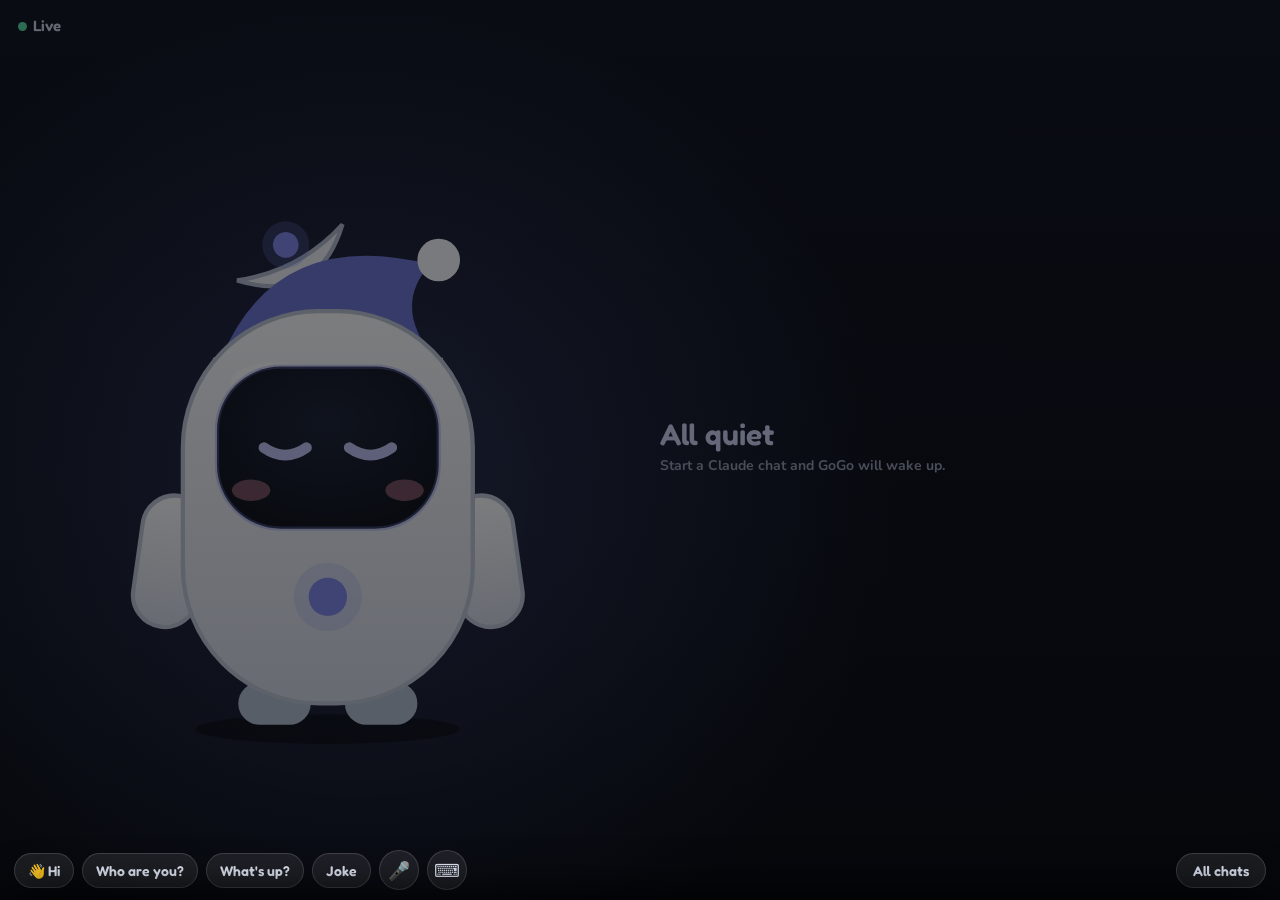
==== commit aeab90b6: "v1.4.0: GoGo talks and listens - Speech bubble with a playful personality: greetings, who-are-you, s" ====
--- a/app/src/main/assets/gogo/index.html
+++ b/app/src/main/assets/gogo/index.html
@@ -56,6 +56,8 @@
 .bubble p { margin: 0; color: #4a5470; font-size: 15px; font-size: clamp(13px, 1.6vmin + 8px, 17px); line-height: 1.35; overflow-wrap: anywhere;
   display: -webkit-box; -webkit-line-clamp: 3; -webkit-box-orient: vertical; overflow: hidden; }
 .bubble .meta { margin-top: 8px; font-size: 13px; color: #7a84a0; font-weight: 800; }
+.chips { display: flex; flex-wrap: wrap; gap: 8px; }
+.more.act { font-family: var(--body); cursor: pointer; background: #ffffff24; }
 .more { justify-self: start; font-weight: 800; font-size: 13px; color: #dfe6f5; background: #ffffff14; border: 1px solid #ffffff22; border-radius: 999px; padding: 5px 12px; }
 .minis { display: grid; gap: 9px; }
 .mini { display: flex; align-items: center; gap: 10px; background: #ffffff12; border: 1px solid #ffffff1c; border-radius: 14px; padding: 10px 14px;
@@ -77,6 +79,39 @@
 .puff { position: absolute; width: 22px; height: 22px; border-radius: 50%; background: #9aa3b8; opacity: 0; animation: puff 2.4s ease-out infinite; }
 @keyframes puff { 0% { transform: translate(0,0) scale(.4); opacity: .7; } 100% { transform: translate(var(--dx, 10px), -60px) scale(1.8); opacity: 0; } }
 
+
+/* ---------- GoGo talks ---------- */
+.say { position: absolute; left: 0; right: 0; margin: 0 auto; width: -webkit-max-content; width: max-content; top: 40px; z-index: 6; max-width: 86%;
+  background: #fff; color: #1b2033; border-radius: 18px; padding: 10px 14px; font-family: var(--display); font-weight: 600;
+  font-size: 17px; font-size: clamp(14px, 2.2vmin + 8px, 20px); line-height: 1.25; box-shadow: 0 10px 30px -10px #000;
+  animation: pop .4s cubic-bezier(.2, 1.6, .4, 1) both; pointer-events: none; text-align: center; }
+.say::after { content: ""; position: absolute; left: 50%; bottom: -9px; margin-left: -9px; border: 9px solid transparent; border-top-color: #fff; border-bottom: 0; }
+.say.you { background: #22304f; color: #e8eefc; }
+.say.you::after { border-top-color: #22304f; }
+.say .dots i { display: inline-block; width: 6px; height: 6px; margin: 0 2px; border-radius: 50%; background: currentColor; animation: pulse 1s infinite; }
+.say .dots i:nth-child(2) { animation-delay: .15s; } .say .dots i:nth-child(3) { animation-delay: .3s; }
+.gg.listening .dish-face { animation: scan .35s linear infinite !important; }
+.gg.listening .eyes-x { transform: translateY(-3px); }
+.ears { position: absolute; left: 50%; top: 55%; width: 10px; height: 10px; margin: -5px; border-radius: 50%; pointer-events: none; display: none; z-index: 0; }
+.gogo-zone .drift { position: relative; z-index: 1; }
+.listening-on .ears { display: block; animation: ring 1.4s ease-out infinite; box-shadow: 0 0 0 0 rgba(90,168,255,.6); }
+@keyframes ring { from { box-shadow: 0 0 0 0 rgba(90,168,255,.55); } to { box-shadow: 0 0 0 30vmin rgba(90,168,255,0); } }
+
+.dock { position: fixed; left: 0; right: 0; bottom: 0; z-index: 6; display: flex; align-items: center; gap: 8px; padding: 0 14px 10px; flex-wrap: wrap; pointer-events: none; }
+.dock > * { pointer-events: auto; }
+.dock .chip, .dock .round { background: #ffffff16; border: 1px solid #ffffff26; color: #e6ecfa; border-radius: 999px; font-family: var(--display);
+  font-weight: 600; font-size: 14px; padding: 8px 13px; white-space: nowrap; }
+.dock .round { width: 40px; height: 40px; padding: 0; display: grid; place-items: center; font-size: 18px; }
+.dock .round.live { background: #5aa8ff; border-color: #5aa8ff; color: #06101f; }
+.dock .spacer { flex: 1; }
+.dock .handle { position: static; transform: none; }
+.ask { display: none; position: fixed; left: 12px; right: 12px; bottom: 60px; z-index: 9; }
+.ask.open { display: flex; gap: 8px; }
+.ask input { flex: 1; min-width: 0; border-radius: 999px; border: 1px solid #ffffff33; background: #121a2b; color: #fff; font: 600 16px var(--body); padding: 10px 16px; outline: none; }
+.ask button { border-radius: 999px; border: 0; background: #5aa8ff; color: #06101f; font: 700 15px var(--display); padding: 0 18px; }
+.recording .dock .round.mic { opacity: .4; }
+.portrait .card-zone { padding-bottom: 110px; }
+
 /* swipe-up sheet with every chat */
 .handle { position: fixed; left: 50%; bottom: 12px; transform: translateX(-50%); z-index: 6; background: #ffffff16; border: 1px solid #ffffff26;
   color: #dfe6f5; border-radius: 999px; padding: 8px 16px; font-family: var(--display); font-weight: 600; font-size: 14px; }
@@ -85,6 +120,8 @@
 .sheet.open { transform: none; }
 .sheet header { padding: 10px 20px 8px; display: grid; gap: 6px; }
 .sheet header::before { content: ""; justify-self: center; width: 44px; height: 5px; border-radius: 3px; background: #ffffff33; }
+.sheet-head { display: flex; align-items: center; justify-content: space-between; gap: 10px; }
+[hidden] { display: none !important; }
 .sheet h2 { margin: 0; font-family: var(--display); font-weight: 600; font-size: 19px; }
 .sheet h2 small { font-family: var(--body); font-size: 13px; color: #8e9ab3; font-weight: 700; margin-left: 8px; }
 .list { overflow-y: auto; padding: 4px 14px 22px; display: grid; gap: 8px; align-content: start; }
@@ -94,7 +131,8 @@
 .row .sub { grid-column: 2; font-size: 13px; color: #8e9ab3; font-weight: 700; }
 .row .msg { grid-column: 2; font-size: 14px; color: #c7cfe0; display: -webkit-box; -webkit-line-clamp: 2; -webkit-box-orient: vertical; overflow: hidden; }
 .row.unseen { border-color: #ffffff33; background: #ffffff12; }
-.row:active { transform: scale(.98); }
+.row:active, .bubble:active { transform: scale(.98); }
+.tapped { outline: 3px solid var(--mood); }
 .scrim { position: fixed; top: 0; right: 0; bottom: 0; left: 0; z-index: 7; background: #0008; opacity: 0; pointer-events: none; transition: opacity .3s; }
 .scrim.open { opacity: 1; pointer-events: auto; }
 .empty { color: #8e9ab3; text-align: center; padding: 20px; }
@@ -337,20 +375,32 @@
       </button>
     </div>
     <div class="fx" id="fx"></div>
+    <div class="ears"></div>
+    <div class="say" id="say" hidden></div>
   </div>
   <div class="card-zone" id="cards"></div>
 </div>
 <canvas id="confetti"></canvas>
-<button class="handle" id="handle">All chats</button>
+<div class="dock" id="dock">
+  <button class="chip" data-say="Hi GoGo!">👋 Hi</button>
+  <button class="chip" data-say="Who are you?">Who are you?</button>
+  <button class="chip" data-say="What's up?">What's up?</button>
+  <button class="chip" data-say="Tell me a joke">Joke</button>
+  <button class="round mic" id="micBtn" aria-label="Talk to GoGo">🎤</button>
+  <button class="round" id="kbdBtn" aria-label="Type to GoGo">⌨</button>
+  <span class="spacer"></span>
+  <button class="handle" id="handle">All chats</button>
+</div>
+<form class="ask" id="ask"><input id="askInput" autocomplete="off" placeholder="Say something to GoGo…" maxlength="140"><button>Send</button></form>
 <div class="scrim" id="scrim"></div>
 <section class="sheet" id="sheet" aria-label="All chats">
-  <header><h2>All chats <small id="sheetCount"></small></h2></header>
+  <header><div class="sheet-head"><h2>All chats <small id="sheetCount"></small></h2><button class="more act" id="allRead" data-act="all" hidden>Mark all read</button></div></header>
   <div class="list" id="list"></div>
 </section>
 
 <script>
 (() => {
-  const A = window.Android || { tap(){}, remove(){}, boop(){}, ready(){} };
+  const A = window.Android || { seen(){}, open(){}, seenAll(){}, remove(){}, boop(){}, ready(){}, speak(){}, listen(){}, setRecording(){} };
   const $ = id => document.getElementById(id);
   const screen = $('screen'), gogo = $('gogo'), cards = $('cards'), fx = $('fx');
   const reduce = matchMedia('(prefers-reduced-motion: reduce)').matches;
@@ -364,7 +414,7 @@
   };
   const dot = { working: 'var(--working)', needs_you: 'var(--needs)', finished: 'var(--finished)', failed: 'var(--failed)' };
   let state = { sessions: [], connected: true, recording: false };
-  let mood = null, lastKey = '';
+  let mood = null, lastKey = '', shown = null;
 
   const esc = s => String(s == null ? '' : s).replace(/[&<>"]/g, c => ({ '&': '&amp;', '<': '&lt;', '>': '&gt;', '"': '&quot;' }[c]));
   const title = s => s.title || s.project || 'Claude chat';
@@ -386,7 +436,7 @@
 
   function bubble(s, tag) {
     return `<div class="bubble" data-id="${esc(s.session_id)}"><span class="tag">● ${tag}</span><h3>${esc(title(s))}</h3>
-      ${s.message ? `<p>${esc(s.message)}</p>` : ''}<div class="meta">${esc([where(s), ago(s.updated_at)].filter(Boolean).join(' · '))} · tap to ${s.url ? 'open' : 'clear'}</div></div>`;
+      ${s.message ? `<p>${esc(s.message)}</p>` : ''}<div class="meta">${esc([where(s), ago(s.updated_at)].filter(Boolean).join(' · '))} · ${s.url ? 'tap: read · double-tap: open' : 'tap to mark read'}</div></div>`;
   }
   function minis(list, cls) {
     return `<div class="minis">${list.slice(0, 4).map(s => `<div class="mini" data-id="${esc(s.session_id)}"><i class="${cls(s)}"></i><span>${esc(title(s))}</span><small>${esc(where(s))}</small></div>`).join('')}
@@ -398,6 +448,7 @@
     const alerts = list.filter(s => unseen(s) && s.status !== 'working');
     const newest = st => list.filter(s => unseen(s) && s.status === st)[0];
     let html = '';
+    shown = mood === 'needs' ? newest('needs_you') : mood === 'failed' ? newest('failed') : mood === 'finished' ? newest('finished') : null;
     if (mood === 'needs') html = bubble(newest('needs_you'), 'Needs you');
     else if (mood === 'failed') html = bubble(newest('failed'), 'Failed');
     else if (mood === 'finished') html = bubble(newest('finished'), 'Finished');
@@ -409,7 +460,7 @@
       const last = list[0];
       html = `<div class="quiet">All quiet<small>${last ? `Last: ${esc(title(last))} · ${ago(last.updated_at)}` : 'Start a Claude chat and GoGo will wake up.'}</small></div>`;
     }
-    if (['needs', 'failed', 'finished'].includes(mood) && alerts.length > 1) html += `<div class="more">+${alerts.length - 1} more waiting · swipe up</div>`;
+    if (['needs', 'failed', 'finished'].includes(mood) && alerts.length > 1) html += `<div class="chips"><div class="more">+${alerts.length - 1} more waiting · swipe up</div><button class="more act" data-act="all">Mark all read</button></div>`;
     cards.innerHTML = html;
   }
 
@@ -424,7 +475,8 @@
   function renderSheet() {
     const list = state.sessions;
     $('handle').textContent = list.length ? `All chats · ${list.length}` : 'All chats';
-    $('sheetCount').textContent = list.length ? `${list.length} · tap to open or clear, hold to remove` : '';
+    $('sheetCount').textContent = list.length ? `${list.length} · tap: read · double-tap: open · hold: remove` : '';
+    $('allRead').hidden = !list.some(s => unseen(s) && s.status !== 'working');
     $('list').innerHTML = list.length ? list.map(s => `<div class="row ${unseen(s) && s.status !== 'working' ? 'unseen' : ''}" data-id="${esc(s.session_id)}">
       <i style="background:${unseen(s) || s.status === 'working' ? dot[s.status] : '#8e9ab3'}"></i><b>${esc(title(s))}</b>
       <div class="sub">${esc([{ working: 'Working', needs_you: 'Needs you', finished: unseen(s) ? 'Finished' : 'Done', failed: 'Failed' }[s.status], where(s), ago(s.updated_at)].filter(Boolean).join(' · '))}</div>
@@ -461,7 +513,7 @@
     $('live').textContent = state.connected ? 'Live' : 'Reconnecting…';
     $('live').classList.toggle('off', !state.connected);
     screen.classList.toggle('offline', !state.connected);
-    renderCards(); renderOrbit(); renderSheet(); renderTally();
+    renderCards(); renderOrbit(); renderSheet(); renderTally(); if (typeof moments === 'function') moments();
   }
 
   function addZ() {
@@ -502,6 +554,8 @@
   // tap GoGo
   $('gogoBtn').addEventListener('click', () => {
     gogo.classList.remove('boop'); void gogo.getBBox(); gogo.classList.add('boop'); A.boop();
+    if (shown) A.seen(shown.session_id);
+    else if (typeof say === 'function' && Math.random() < .5) say(pick(['Boop! 💙', 'Hehe, that tickles!', 'Beep beep! 📡', '*happy wiggle*']), { speak: false });
     setTimeout(() => gogo.classList.remove('boop'), 900);
   });
 
@@ -511,9 +565,18 @@
     el.addEventListener('pointerdown', e => { const t = e.target.closest('[data-id]'); if (!t) return; held = false;
       holdTimer = setTimeout(() => { held = true; if (navigator.vibrate) navigator.vibrate(20); A.remove(t.dataset.id); }, 650); });
     ['pointerup', 'pointerleave', 'pointercancel'].forEach(ev => el.addEventListener(ev, () => clearTimeout(holdTimer)));
-    el.addEventListener('click', e => { const t = e.target.closest('[data-id]'); if (!t || held) return; A.tap(t.dataset.id); });
+    let pending = null;
+    el.addEventListener('click', e => {
+      if (e.target.closest('[data-act="all"]')) { A.seenAll(); return; }
+      const t = e.target.closest('[data-id]'); if (!t || held) return;
+      const id = t.dataset.id;
+      if (pending && pending.id === id) { clearTimeout(pending.timer); pending = null; t.classList.add('tapped'); A.open(id); return; }
+      if (pending) { clearTimeout(pending.timer); A.seen(pending.id); }
+      pending = { id, timer: setTimeout(() => { pending = null; A.seen(id); }, 280) };
+    });
   }
   bindTaps(cards); bindTaps($('list'));
+  $('allRead').addEventListener('click', () => A.seenAll());
 
   // sheet: tap handle or swipe up anywhere; swipe down or tap outside to close
   const sheet = $('sheet'), scrim = $('scrim');
@@ -540,12 +603,149 @@
   addEventListener('resize', layout); layout(); setTimeout(layout, 300);
   setInterval(render, 30000); // refresh "x min ago" and night mode
 
+
+  // ================= GoGo talks =================
+  const pick = a => a[Math.floor(Math.random() * a.length)];
+  const sayEl = $('say');
+  let sayTimer = 0, lastChatter = Date.now();
+  function say(text, { speak = true, you = false, sticky = false } = {}) {
+    clearTimeout(sayTimer);
+    sayEl.className = 'say' + (you ? ' you' : ''); sayEl.innerHTML = text; sayEl.hidden = false;
+    void sayEl.offsetWidth; sayEl.style.animation = 'none'; void sayEl.offsetWidth; sayEl.style.animation = '';
+    if (speak && !you) A.speak(sayEl.textContent);
+    if (!sticky) sayTimer = setTimeout(() => { sayEl.hidden = true; }, 3500 + text.length * 55);
+    lastChatter = Date.now();
+  }
+  function wiggle(kind) {
+    gogo.classList.remove('boop'); void gogo.getBBox(); gogo.classList.add('boop');
+    setTimeout(() => gogo.classList.remove('boop'), 900);
+    if (kind === 'party') confetti();
+  }
+  const name = s => esc(title(s));
+  function counts() {
+    const L = state.sessions, u = st => L.filter(s => unseen(s) && s.status === st);
+    return { need: u('needs_you'), done: u('finished'), fail: u('failed'), work: L.filter(s => s.status === 'working') };
+  }
+  function statusLine() {
+    const c = counts(), bits = [];
+    if (c.need.length) bits.push(`${c.need.length} need${c.need.length > 1 ? '' : 's'} you`);
+    if (c.fail.length) bits.push(`${c.fail.length} failed`);
+    if (c.done.length) bits.push(`${c.done.length} finished`);
+    if (c.work.length) bits.push(`${c.work.length} cooking`);
+    if (!bits.length) return pick(["All quiet on the radar! Nothing needs you right now. 😌", "Zero alerts, zero worries. Want a joke while we wait?", "Nothing's beeping. Enjoy the calm! ☕"]);
+    let line = `Radar report: ${bits.join(', ')}.`;
+    if (c.need.length) line += ` Newest: “${name(c.need[0])}” is waiting for you!`;
+    else if (c.fail.length) line += ` “${name(c.fail[0])}” hit a bump.`;
+    else if (c.done.length) line += ` “${name(c.done[0])}” is ready! 🎉`;
+    return line;
+  }
+  const jokes = [
+    "Why did the podcast mic blush? It saw the pop filter! 🎙️",
+    "What's a robot's favourite podcast? The Byte Show! 🤖",
+    "Why don't radars ever get lost? They always pick up the signal! 📡",
+    "I tried to edit a podcast once… I cut so much ‘um’ there was nothing left. 😅",
+    "Why was the audio file so calm? It had great compression! 🎚️",
+    "What do you call a sleepy robot? A nap-top! 💤",
+  ];
+  const intents = [
+    [/who are you|what are you|your name|introduce/, () => { wiggle(); return "I'm GoGo! 📡 A tiny radar bot who keeps an eye on your Claude chats, so you don't have to. I hop when one needs you and throw confetti when one's done!"; }],
+    [/how are you|how('?| a)re you|you ok|how do you feel/, () => {
+      const m = { needs: "A little jumpy! Someone needs you! 😳", failed: "Bit dizzy… a chat tripped over. 😵", finished: "Super happy! Something just finished! 🥳",
+        working: "Busy busy! Watching my chats cook. 🍳", recording: "Very quiet, very professional. 🤫", sleep: "Cozy and calm! 😌" };
+      return m[mood] || "Great! Thanks for asking! 💙";
+    }],
+    [/what('?s| is) up|status|update|news|report|how many|going on|anything new|what('?s| is) happening/, statusLine],
+    [/need(s)? me|waiting|my turn|anything for me/, () => {
+      const c = counts();
+      return c.need.length ? `Yes! ${c.need.map(s => `“${name(s)}”`).slice(0, 3).join(', ')} ${c.need.length > 1 ? 'need' : 'needs'} you! Double-tap the card to open it.` : "Nope! Nothing needs you right now. Go grab a coffee! ☕";
+    }],
+    [/finished|done|ready|complete/, () => {
+      const c = counts();
+      return c.done.length ? `${c.done.length} finished: ${c.done.map(s => `“${name(s)}”`).slice(0, 3).join(', ')}! 🎉` : "Nothing new has finished yet. I'll throw confetti when it does!";
+    }],
+    [/joke|funny|laugh|make me smile/, () => { wiggle(); return pick(jokes); }],
+    [/thank|thanks|good (girl|job|bot)|well done|nice/, () => { wiggle(); return pick(["Aww! 🥹 Anytime!", "*happy beeps* You're welcome!", "That made my antenna wiggle! 💙"]); }],
+    [/love you|cute|adorable|pretty|best/, () => { wiggle(); return pick(["Stop it, my antenna is blushing! 😳💗", "You're the best producer on my radar! 💙", "Eeee! 💗 *spins dish happily*"]); }],
+    [/sing|dance|party|celebrate/, () => { wiggle('party'); return "🎶 Beep boop, la la loop, every chat is in the group! 🎶"; }],
+    [/\b(what time|the time|clock)\b/, () => `It's ${new Date().toLocaleTimeString([], { hour: '2-digit', minute: '2-digit' })}! ⏰`],
+    [/clear|mark (all )?(as )?read|all read|dismiss/, () => { A.seenAll(); wiggle(); return "All clean! ✨ Radar is sparkly."; }],
+    [/\b(recording mode|start recording|we('?re| are) recording|i('?m| am) recording)\b/, () => { A.setRecording(true); return "Shh mode on! 🤫 My ears and voice are off until you stop recording."; }],
+    [/(good ?night|bye|see you|sleep|nap)/, () => pick(["Nighty night! 🌙 I'll keep one eye on the radar.", "Bye bye! 👋 Come back soon!", "Sweet dreams! 💤"])],
+    [/help|what can you do|commands/, () => "Try: “What's up?”, “Anything need me?”, “What's finished?”, “Clear all”, “Tell me a joke”, or just say hi! 💙"],
+    [/\b(hi|hello|hey|hiya|yo|salam|marhaba|ahlan|morning|evening)\b/, () => {
+      const h = new Date().getHours();
+      const greet = h < 12 ? 'Good morning' : h < 18 ? 'Good afternoon' : 'Good evening';
+      wiggle(); return pick([`Hiii! 👋 ${greet}! GoGo here, antenna fully charged!`, `Hey hey! 💙 ${greet}! Ready to watch your chats!`, `Oh hi! *happy beep* ${greet}!`]);
+    }],
+    [/^(yes|yeah|yep|ok(ay)?|sure|cool)\b/, () => pick(["Yay! 🎉", "Okie dokie! 💙", "Beep beep, got it!"])],
+    [/^(no|nope|nah)\b/, () => pick(["Okay okay! 🙈", "No worries!", "Fair enough! 😄"])],
+  ];
+  function reply(text) {
+    const t = (text || '').toLowerCase().replace(/go ?go/g, '').trim();
+    if (!t) return pick(["Hmm? My antenna didn't catch that. Try again? 👂", "Say that again? I was busy spinning my dish! 📡"]);
+    for (const [re, fn] of intents) if (re.test(t)) return fn();
+    return pick(["Hmm, that one's above my antenna! 🤔 Try “What's up?” or “Tell me a joke”.",
+      "Ooh, I don't know that yet! I'm a tiny robot. 🤖 Ask me what's up?",
+      "Beep? 🙃 I only know a few things. Say “help” to see them!"]);
+  }
+  function talk(text, { heard = false } = {}) {
+    if (text) say(esc(text), { you: true });
+    setTimeout(() => say(reply(text)), text ? 700 : 0);
+  }
+
+  // dock: chips, mic, keyboard
+  $('dock').addEventListener('click', e => {
+    const c = e.target.closest('[data-say]'); if (c) talk(c.dataset.say);
+  });
+  $('micBtn').addEventListener('click', () => A.listen());
+  $('kbdBtn').addEventListener('click', () => { $('ask').classList.toggle('open'); if ($('ask').classList.contains('open')) $('askInput').focus(); });
+  $('ask').addEventListener('submit', e => { e.preventDefault(); const v = $('askInput').value.trim(); $('askInput').value = ''; $('ask').classList.remove('open'); $('askInput').blur(); if (v) talk(v); });
+
+  // little moments on her own (text only, no voice, so she doesn't chatter out loud)
+  let prevMood = null;
+  function moments() {
+    if (prevMood && mood !== prevMood) {
+      const c = counts();
+      if (mood === 'finished' && c.done[0]) say(pick([`Ta-da! “${name(c.done[0])}” is done! 🎉`, `Woohoo! “${name(c.done[0])}” finished! 🥳`]), { speak: false });
+      if (mood === 'needs' && c.need[0]) say(pick([`Psst! “${name(c.need[0])}” needs you! 👀`, `Hey hey! “${name(c.need[0])}” is waiting! 🙋‍♀️`]), { speak: false });
+      if (mood === 'failed' && c.fail[0]) say(`Uh oh… “${name(c.fail[0])}” tripped. 😵`, { speak: false });
+      if (mood === 'working' && prevMood === 'sleep') say(pick(["Ooh, work time! 💪", "Yawn… I'm up, I'm up! 📡"]), { speak: false });
+    }
+    prevMood = mood;
+  }
+  setInterval(() => {
+    if (Date.now() - lastChatter < 25 * 60000 || !sayEl.hidden || mood === 'recording') return;
+    const h = new Date().getHours();
+    say(pick([
+      mood === 'sleep' ? "*soft snore* … 💤" : "Still watching! 📡",
+      h < 11 ? "Morning! Coffee first, then podcasts. ☕" : h > 20 ? "It's getting late… don't forget to rest! 🌙" : "Stretch break? Your back will thank you! 🙆",
+      "Tap me anytime! I like boops. 💙",
+    ]), { speak: false });
+  }, 60000);
+  setTimeout(() => {
+    const h = new Date().getHours();
+    say(`${h < 12 ? 'Good morning' : h < 18 ? 'Hi there' : 'Good evening'}! 💙 GoGo's on duty.`, { speak: false });
+  }, 1200);
+
   window.gogo = {
     update(s) {
       state = s; const key = JSON.stringify(s);
       if (key !== lastKey) { lastKey = key; render(); }
     },
     celebrate() { if (mood === 'finished') confetti(); },
+    say(text) { say(esc(text)); },
+    wake() { say(pick(["Yes? 👂", "I'm listening! 👂", "Hiii? 👂"]), { sticky: true, speak: false }); },
+    heard(text) { if (text) talk(text, { heard: true }); else say("Hmm? I didn't catch that. 👂", { speak: false }); },
+    voice(st, p) {
+      const listening = st === 'listening';
+      gogo.classList.toggle('listening', listening);
+      document.querySelector('.gogo-zone').classList.toggle('listening-on', listening);
+      $('micBtn').classList.toggle('live', listening || st === 'wake');
+      $('micBtn').title = st === 'wake' ? 'Listening for “Hey GoGo”' : '';
+      if (listening && sayEl.hidden) say('<span class="dots"><i></i><i></i><i></i></span>', { sticky: true, speak: false });
+      if (st === 'downloading') say(`Learning to hear… ${Math.round(p * 100)}% 📚`, { sticky: true, speak: false });
+      if (st === 'wake' && sayEl.innerHTML.indexOf('dots') >= 0) sayEl.hidden = true;
+    },
   };
   render();
   A.ready();
